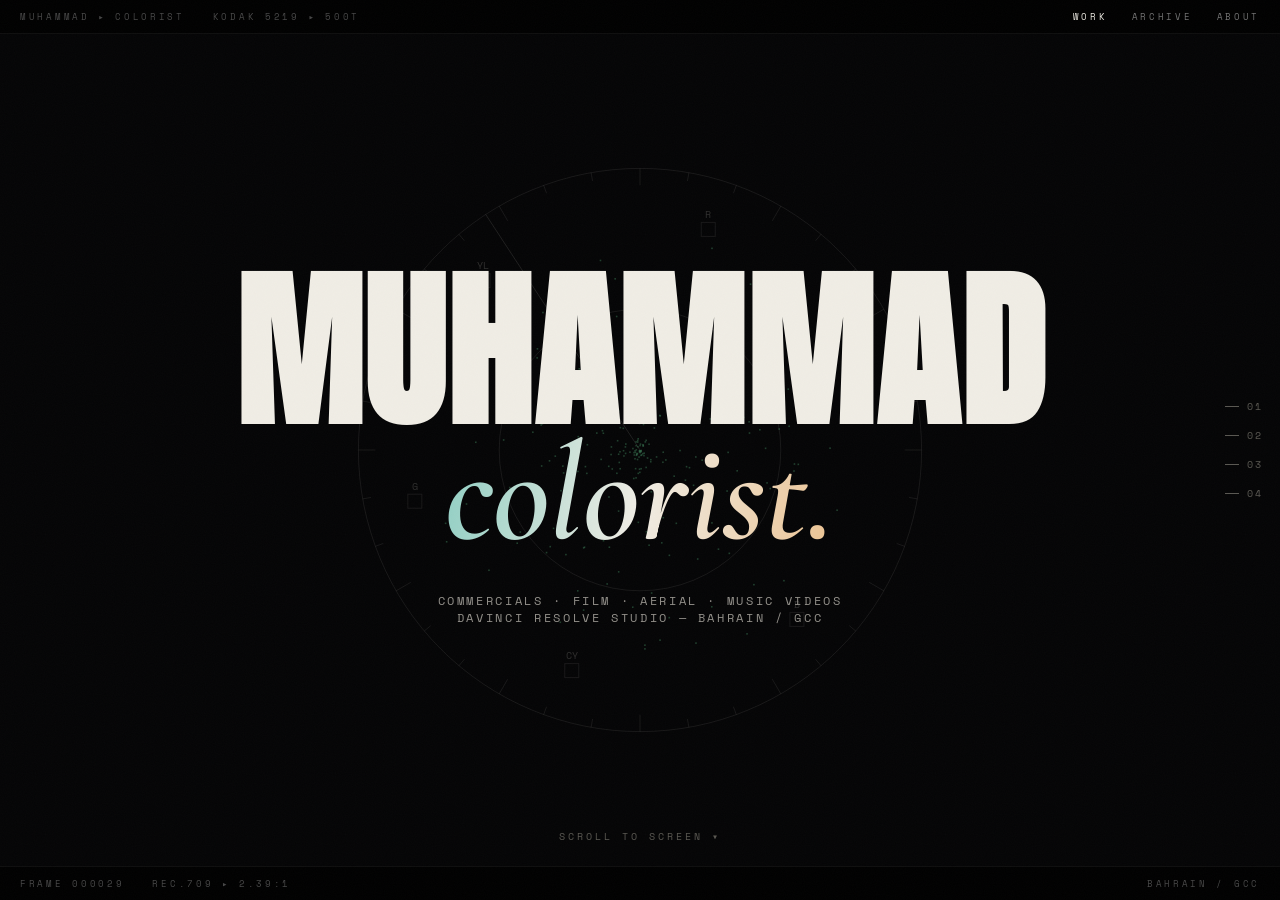
==== index.html @ e9313620 "Add files via upload" ====
<!DOCTYPE html>
<html lang="en">
<head>
<meta charset="UTF-8">
<meta name="viewport" content="width=device-width, initial-scale=1.0">
<title>Muhammad — Colorist</title>
<meta name="description" content="Color grading portfolio — commercials, film, drone and music videos. Based in Bahrain, working across the GCC.">
<link rel="preconnect" href="https://fonts.googleapis.com">
<link rel="preconnect" href="https://fonts.gstatic.com" crossorigin>
<link href="https://fonts.googleapis.com/css2?family=Anton&family=Cormorant+Garamond:ital,wght@1,600&family=Space+Mono:wght@400;700&display=swap" rel="stylesheet">
<link rel="stylesheet" href="style.css">
</head>
<body>

<div class="grain" aria-hidden="true"></div>

<div class="bar top">
  <span class="edge"><span>MUHAMMAD ▸ COLORIST</span><span>KODAK 5219 ▸ 500T</span></span>
  <div class="nav-links">
    <a href="index.html" class="active">Work</a>
    <a href="archive.html">Archive</a>
    <a href="about.html">About</a>
  </div>
</div>

<div class="bar bottom">
  <span class="edge"><span id="frame-count">FRAME 000000</span><span>REC.709 ▸ 2.39:1</span></span>
  <span>BAHRAIN / GCC</span>
</div>

<nav class="reel-index" id="reel-index" aria-label="Project index"></nav>

<div class="cursor" id="cursor" aria-hidden="true"></div>

<main class="stage" id="stage">

  <section class="panel" id="panel-hero">
    <canvas id="scope" aria-hidden="true"></canvas>
    <h1 class="hero-title">Muhammad<span class="it">colorist.</span></h1>
    <p class="hero-sub">Commercials · Film · Aerial · Music Videos<br>DaVinci Resolve Studio — Bahrain / GCC</p>
    <p class="scroll-hint">Scroll to screen ▾</p>
  </section>

  <!-- project panels are rendered here by script from projects.js -->

  <section class="panel" id="panel-outro">
    <h2 class="outro-title">Your footage,<span class="it">graded.</span></h2>
    <a class="archive-link" href="archive.html">View the full archive <span id="archive-count"></span> →</a>
    <!-- EDIT: replace with your real links -->
    <div class="contact-row">
      <a href="mailto:hello@example.com">Email</a>
      <a href="https://wa.me/973XXXXXXXX" target="_blank" rel="noopener">WhatsApp</a>
      <a href="https://instagram.com/yourhandle" target="_blank" rel="noopener">Instagram</a>
      <a href="https://linkedin.com/in/yourprofile" target="_blank" rel="noopener">LinkedIn</a>
    </div>
    <p class="outro-foot">© <span id="year"></span> Muhammad — Colorist, Bahrain · Graded on DaVinci Resolve</p>
  </section>

</main>

<div class="modal" id="modal" role="dialog" aria-modal="true" aria-label="Video player">
  <button class="close" id="modal-close">Close ✕</button>
  <div class="frame" id="modal-frame"></div>
</div>

<script src="projects.js"></script>
<script>
/* ============================================================
   You should not need to edit below this line.
   All content comes from projects.js
   ============================================================ */

document.getElementById("year").textContent = new Date().getFullYear();
const reduced = window.matchMedia("(prefers-reduced-motion: reduce)").matches;

/* Home screening shows featured projects only; the Archive page
   shows everything. If nothing is marked featured, show all. */
const FEATURED = PROJECTS.filter(p => p.featured);
const REEL = FEATURED.length ? FEATURED : PROJECTS;
const ac = document.getElementById("archive-count");
if (ac) ac.textContent = "(" + PROJECTS.length + " projects)";

/* ----- Build project panels ----- */
const stage = document.getElementById("stage");
const outro = document.getElementById("panel-outro");
const reelIndex = document.getElementById("reel-index");

REEL.forEach((p, i) => {
  const n = String(i + 1).padStart(2, "0");
  const sec = document.createElement("section");
  sec.className = "panel project";
  sec.id = "panel-" + n;

  const roomImg = p.afterImage || p.beforeImage || "";
  const meta = [p.category, p.camera, p.software].filter(Boolean).join(" · ");
  const hasSlider = p.beforeImage && p.afterImage;
  const hasStill = !hasSlider && p.afterImage;

  let media = "";
  if (hasSlider) {
    media += `
      <div class="compare" data-cursor="DRAG" role="slider" tabindex="0"
           aria-label="Before and after comparison for ${p.title}"
           aria-valuemin="0" aria-valuemax="100" aria-valuenow="50">
        <img src="${p.beforeImage}" alt="${p.title} — before grade" loading="lazy">
        <div class="after-wrap"><img src="${p.afterImage}" alt="${p.title} — after grade" loading="lazy"></div>
        <span class="tag before">Before</span><span class="tag after">After</span>
        <div class="divider"></div><div class="handle">&#8596;</div>
      </div>`;
  } else if (hasStill) {
    media += `<div class="still"><img src="${p.afterImage}" alt="${p.title} — graded still" loading="lazy"></div>`;
  }

  if (p.vimeoId) {
    if (hasSlider || hasStill) {
      media += `
        <button class="watch" data-cursor="PLAY" data-vimeo="${p.vimeoId}" data-vtitle="${p.title}">
          <svg width="14" height="14" viewBox="0 0 24 24" fill="currentColor"><path d="M8 5v14l11-7z"/></svg>
          Watch — Before / After Cut
        </button>`;
    } else {
      media += `
        <div class="video-solo" data-cursor="PLAY" data-vimeo="${p.vimeoId}" data-vtitle="${p.title}" role="button" tabindex="0" aria-label="Play ${p.title}">
          <div class="ring"><svg width="24" height="24" viewBox="0 0 24 24" fill="currentColor"><path d="M8 5v14l11-7z"/></svg></div>
          <span class="lbl">Watch the film</span>
        </div>`;
    }
  }

  sec.innerHTML = `
    ${roomImg ? `<div class="room" style="background-image:url('${roomImg}')"></div>` : ""}
    <div class="room-dim"></div>
    <div class="p-head">
      <p class="p-num">Reel ${n} / ${String(REEL.length).padStart(2, "0")}</p>
      <h2 class="p-title">${p.title}</h2>
      <p class="p-meta">${meta}</p>
    </div>
    <div class="p-media">${media}</div>
    ${p.notes ? `<p class="p-notes">${p.notes}</p>` : ""}
  `;

  stage.insertBefore(sec, outro);

  const idx = document.createElement("a");
  idx.href = "#panel-" + n;
  idx.textContent = n;
  idx.addEventListener("click", e => {
    e.preventDefault();
    sec.scrollIntoView({ behavior: reduced ? "auto" : "smooth" });
  });
  reelIndex.appendChild(idx);
});

/* ----- Sliders ----- */
document.querySelectorAll(".compare").forEach(box => {
  const afterWrap = box.querySelector(".after-wrap");
  const divider = box.querySelector(".divider");
  const handle = box.querySelector(".handle");
  let pos = 50;
  function setPos(pct) {
    pos = Math.max(0, Math.min(100, pct));
    afterWrap.style.clipPath = `inset(0 0 0 ${pos}%)`;
    divider.style.left = pos + "%";
    handle.style.left = pos + "%";
    box.setAttribute("aria-valuenow", Math.round(pos));
  }
  setPos(50);
  function move(e) {
    const r = box.getBoundingClientRect();
    const x = (e.touches ? e.touches[0].clientX : e.clientX) - r.left;
    setPos((x / r.width) * 100);
  }
  let drag = false;
  box.addEventListener("pointerdown", e => { drag = true; box.setPointerCapture(e.pointerId); move(e); });
  box.addEventListener("pointermove", e => { if (drag) move(e); });
  box.addEventListener("pointerup", () => drag = false);
  box.addEventListener("pointercancel", () => drag = false);
  box.addEventListener("keydown", e => {
    if (e.key === "ArrowLeft") { setPos(pos - 4); e.preventDefault(); }
    if (e.key === "ArrowRight") { setPos(pos + 4); e.preventDefault(); }
  });
});

/* ----- Video modal ----- */
const modal = document.getElementById("modal");
const modalFrame = document.getElementById("modal-frame");
function openVideo(id, title) {
  modalFrame.innerHTML = `<iframe src="https://player.vimeo.com/video/${id}?autoplay=1&title=0&byline=0&portrait=0"
    allow="autoplay; fullscreen; picture-in-picture" allowfullscreen title="${title} — Vimeo"></iframe>`;
  modal.classList.add("open");
}
function closeVideo() { modal.classList.remove("open"); modalFrame.innerHTML = ""; }
document.querySelectorAll("[data-vimeo]").forEach(el => {
  el.addEventListener("click", () => openVideo(el.dataset.vimeo, el.dataset.vtitle));
  el.addEventListener("keydown", e => {
    if ((e.key === "Enter" || e.key === " ") && el.classList.contains("video-solo")) {
      e.preventDefault(); openVideo(el.dataset.vimeo, el.dataset.vtitle);
    }
  });
});
document.getElementById("modal-close").addEventListener("click", closeVideo);
modal.addEventListener("click", e => { if (e.target === modal) closeVideo(); });
document.addEventListener("keydown", e => { if (e.key === "Escape") closeVideo(); });

/* ----- Reel index active state ----- */
const panels = [...document.querySelectorAll(".panel.project")];
const links = [...reelIndex.querySelectorAll("a")];
const io = new IntersectionObserver(entries => {
  entries.forEach(en => {
    const i = panels.indexOf(en.target);
    if (i > -1 && en.isIntersecting) {
      links.forEach(l => l.classList.remove("active"));
      links[i].classList.add("active");
    }
  });
}, { root: stage, threshold: 0.55 });
panels.forEach(p => io.observe(p));

/* ----- Frame counter in bottom bar ----- */
(function () {
  const el = document.getElementById("frame-count");
  if (reduced) return;
  let f = 0;
  setInterval(() => { f++; el.textContent = "FRAME " + String(f).padStart(6, "0"); }, 1000 / 24);
})();

/* ----- Custom cursor ----- */
(function () {
  if (window.matchMedia("(pointer: coarse)").matches) return;
  const c = document.getElementById("cursor");
  let x = -100, y = -100, cx = -100, cy = -100;
  document.addEventListener("pointermove", e => { x = e.clientX; y = e.clientY; });
  function loop() {
    cx += (x - cx) * 0.22; cy += (y - cy) * 0.22;
    c.style.left = cx + "px"; c.style.top = cy + "px";
    requestAnimationFrame(loop);
  }
  loop();
  document.addEventListener("pointerover", e => {
    const t = e.target.closest("[data-cursor]");
    if (t) { c.classList.add("big"); c.textContent = t.dataset.cursor; }
    else { c.classList.remove("big"); c.textContent = ""; }
  });
})();

/* ----- Vectorscope (hero canvas) ----- */
(function () {
  const cv = document.getElementById("scope");
  const ctx = cv.getContext("2d");
  const dpr = Math.min(window.devicePixelRatio || 1, 2);

  function size() {
    const s = cv.getBoundingClientRect().width;
    cv.width = s * dpr; cv.height = s * dpr;
  }
  size();
  window.addEventListener("resize", size);

  const targets = ["R", "MG", "B", "CY", "G", "YL"];
  const pts = Array.from({ length: 260 }, () => ({
    a: Math.random() * Math.PI * 2,
    r: Math.pow(Math.random(), 1.6) * 0.72,
    da: (Math.random() - 0.5) * 0.004,
    dr: (Math.random() - 0.5) * 0.0025
  }));

  function draw(t) {
    const w = cv.width, cx = w / 2, R = w * 0.44;
    ctx.clearRect(0, 0, w, w);
    ctx.strokeStyle = "rgba(240,237,229,0.16)";
    ctx.lineWidth = 1 * dpr;

    ctx.beginPath(); ctx.arc(cx, cx, R, 0, Math.PI * 2); ctx.stroke();
    ctx.beginPath(); ctx.arc(cx, cx, R * 0.5, 0, Math.PI * 2); ctx.stroke();

    for (let i = 0; i < 36; i++) {
      const a = (i / 36) * Math.PI * 2;
      const l = i % 3 === 0 ? 0.94 : 0.97;
      ctx.beginPath();
      ctx.moveTo(cx + Math.cos(a) * R * l, cx + Math.sin(a) * R * l);
      ctx.lineTo(cx + Math.cos(a) * R, cx + Math.sin(a) * R);
      ctx.stroke();
    }

    ctx.font = `${10 * dpr}px "Space Mono", monospace`;
    ctx.fillStyle = "rgba(240,237,229,0.35)";
    ctx.textAlign = "center"; ctx.textBaseline = "middle";
    targets.forEach((lbl, i) => {
      const a = -Math.PI / 2 + (i / 6) * Math.PI * 2 + 0.3;
      const tx = cx + Math.cos(a) * R * 0.82, ty = cx + Math.sin(a) * R * 0.82;
      ctx.strokeRect(tx - 7 * dpr, ty - 7 * dpr, 14 * dpr, 14 * dpr);
      ctx.fillText(lbl, tx, ty - 14 * dpr);
    });

    const sa = -Math.PI / 2 - 0.58;
    ctx.beginPath();
    ctx.moveTo(cx, cx);
    ctx.lineTo(cx + Math.cos(sa) * R, cx + Math.sin(sa) * R);
    ctx.strokeStyle = "rgba(240,237,229,0.22)";
    ctx.stroke();

    ctx.fillStyle = "rgba(110,231,160,0.5)";
    const drift = reduced ? 0 : t * 0.00012;
    pts.forEach(p => {
      if (!reduced) { p.a += p.da; p.r += p.dr; if (p.r < 0.02 || p.r > 0.74) p.dr *= -1; }
      const wob = Math.sin(p.a * 3 + drift * 40) * 0.03;
      const px = cx + Math.cos(p.a + drift) * (p.r + wob) * R;
      const py = cx + Math.sin(p.a + drift) * (p.r + wob) * R;
      ctx.fillRect(px, py, 1.6 * dpr, 1.6 * dpr);
    });

    if (!reduced) requestAnimationFrame(draw);
  }
  requestAnimationFrame(draw);
})();
</script>
</body>
</html>
---- style.css ----
/* ============================================================
   MUHAMMAD — COLORIST PORTFOLIO  v3 "THE SUITE"
   Fullscreen screening-room experience. Letterboxed, scoped,
   each project tints its own room.
   ============================================================ */

:root {
  --bg: #050506;
  --ink: #f0ede5;
  --muted: #93908a;
  --faint: #5a5852;
  --line: rgba(255,255,255,0.09);
  --bar-h: 34px;
  --scope-green: #6ee7a0;
}

* { margin: 0; padding: 0; box-sizing: border-box; }

html, body { height: 100%; }

body {
  background: var(--bg);
  color: var(--ink);
  font-family: -apple-system, BlinkMacSystemFont, "Segoe UI", Roboto, Helvetica, Arial, sans-serif;
  overflow: hidden;
}

a { color: inherit; text-decoration: none; }
img { display: block; max-width: 100%; }

.anton { font-family: "Anton", sans-serif; }
.mono  { font-family: "Space Mono", ui-monospace, monospace; }

/* ---------- Film grain ---------- */

.grain {
  position: fixed; inset: -100px; z-index: 200; pointer-events: none;
  background-image: url("data:image/svg+xml,%3Csvg xmlns='http://www.w3.org/2000/svg' width='300' height='300'%3E%3Cfilter id='n'%3E%3CfeTurbulence type='fractalNoise' baseFrequency='0.9' numOctaves='2'/%3E%3C/filter%3E%3Crect width='100%25' height='100%25' filter='url(%23n)' opacity='0.5'/%3E%3C/svg%3E");
  opacity: 0.05;
  animation: grain 0.5s steps(4) infinite;
}
@keyframes grain {
  0% { transform: translate(0,0); } 25% { transform: translate(-40px,30px); }
  50% { transform: translate(30px,-50px); } 75% { transform: translate(-30px,-20px); }
  100% { transform: translate(0,0); }
}

/* ---------- Letterbox bars with film-edge print ---------- */

.bar {
  position: fixed; left: 0; right: 0; height: var(--bar-h);
  background: #000; z-index: 150;
  display: flex; align-items: center; justify-content: space-between;
  padding: 0 20px;
  font-family: "Space Mono", monospace;
  font-size: 9px; letter-spacing: 0.3em; text-transform: uppercase;
  color: rgba(255,255,255,0.28);
  user-select: none;
}
.bar.top { top: 0; border-bottom: 1px solid rgba(255,255,255,0.06); }
.bar.bottom { bottom: 0; border-top: 1px solid rgba(255,255,255,0.06); }
.bar .edge { display: flex; gap: 28px; overflow: hidden; white-space: nowrap; }
.bar a { color: rgba(255,255,255,0.45); transition: color .2s; letter-spacing: 0.3em; }
.bar a:hover, .bar a.active { color: var(--ink); }
.bar .nav-links { display: flex; gap: 24px; }

/* ---------- Reel index (right edge) ---------- */

.reel-index {
  position: fixed; right: 18px; top: 50%;
  transform: translateY(-50%);
  z-index: 140;
  display: flex; flex-direction: column; gap: 14px;
}
.reel-index a {
  font-family: "Space Mono", monospace;
  font-size: 10px; letter-spacing: 0.15em;
  color: var(--faint);
  display: flex; align-items: center; gap: 8px;
  transition: color .25s;
}
.reel-index a::before {
  content: ""; display: block; width: 14px; height: 1px;
  background: currentColor; transition: width .25s;
}
.reel-index a.active { color: var(--ink); }
.reel-index a.active::before { width: 26px; }

/* ---------- Custom cursor ---------- */

.cursor {
  position: fixed; z-index: 300; pointer-events: none;
  width: 14px; height: 14px; border-radius: 50%;
  background: var(--ink);
  mix-blend-mode: difference;
  transform: translate(-50%, -50%);
  transition: width .25s, height .25s;
  display: flex; align-items: center; justify-content: center;
  font-family: "Space Mono", monospace;
  font-size: 0; letter-spacing: 0.1em; color: #000;
}
.cursor.big { width: 64px; height: 64px; font-size: 10px; }
@media (pointer: coarse) { .cursor { display: none; } }

/* ---------- Scroll stage ---------- */

.stage {
  height: 100vh; height: 100svh;
  overflow-y: auto;
  scroll-snap-type: y mandatory;
  scrollbar-width: none;
}
.stage::-webkit-scrollbar { display: none; }

.panel {
  min-height: 100vh; min-height: 100svh;
  scroll-snap-align: start;
  position: relative;
  display: flex; flex-direction: column;
  align-items: center; justify-content: center;
  padding: calc(var(--bar-h) + 28px) 24px;
  overflow: hidden;
}

/* Each project tints its own room */
.panel .room {
  position: absolute; inset: -60px; z-index: -2;
  background-size: cover; background-position: center;
  filter: blur(70px) saturate(1.4) brightness(0.35);
  transform: scale(1.15);
}
.panel .room-dim {
  position: absolute; inset: 0; z-index: -1;
  background: radial-gradient(ellipse 100% 80% at 50% 45%, rgba(5,5,6,0.25), rgba(5,5,6,0.88));
}

/* ---------- Hero panel ---------- */

#scope {
  position: absolute; z-index: -1;
  width: min(78vmin, 640px); height: min(78vmin, 640px);
  opacity: 0.5;
}

.hero-title {
  font-family: "Anton", sans-serif;
  font-size: clamp(64px, 14vw, 170px);
  line-height: 0.92;
  text-transform: uppercase;
  text-align: center;
  letter-spacing: 0.01em;
}
.hero-title .it {
  font-family: "Cormorant Garamond", Georgia, serif;
  font-style: italic; font-weight: 600;
  text-transform: none; letter-spacing: 0;
  font-size: 0.82em;
  display: block;
  color: transparent;
  background: linear-gradient(100deg, #3fb6a8 5%, #f0ede5 50%, #e8a04c 95%);
  -webkit-background-clip: text; background-clip: text;
  animation: gradein 2.6s cubic-bezier(.2,.7,.2,1) both .4s;
}
@keyframes gradein {
  0% { filter: saturate(0) contrast(.5) brightness(1.6); opacity: .3; }
  100% { filter: none; opacity: 1; }
}

.hero-sub {
  margin-top: 34px;
  font-family: "Space Mono", monospace;
  font-size: 12px; letter-spacing: 0.22em; text-transform: uppercase;
  color: var(--muted); text-align: center;
}

.scroll-hint {
  position: absolute; bottom: calc(var(--bar-h) + 22px);
  font-family: "Space Mono", monospace;
  font-size: 10px; letter-spacing: 0.3em; text-transform: uppercase;
  color: var(--faint);
  animation: bob 2.4s ease-in-out infinite;
}
@keyframes bob { 0%,100% { transform: translateY(0); opacity:.6; } 50% { transform: translateY(8px); opacity:1; } }

/* ---------- Project panels ---------- */

.p-head { text-align: center; margin-bottom: 26px; max-width: 1000px; }

.p-num {
  font-family: "Space Mono", monospace;
  font-size: 11px; letter-spacing: 0.35em; text-transform: uppercase;
  color: var(--muted); margin-bottom: 10px;
}

.p-title {
  font-family: "Anton", sans-serif;
  font-size: clamp(34px, 6.5vw, 76px);
  line-height: 0.98; text-transform: uppercase;
  transition: text-shadow .25s;
}
.p-title:hover { text-shadow: -3px 0 rgba(226,72,74,.5), 3px 0 rgba(63,143,221,.5); }

.p-meta {
  margin-top: 12px;
  font-family: "Space Mono", monospace;
  font-size: 11px; letter-spacing: 0.14em; text-transform: uppercase;
  color: var(--muted);
}

.p-media { width: min(92vw, 900px); }

.p-notes {
  margin-top: 20px;
  font-size: 14px; line-height: 1.65;
  color: var(--muted);
  max-width: 560px; text-align: center;
}

/* ---------- Before / After slider ---------- */

.compare {
  position: relative;
  aspect-ratio: 16 / 9;
  max-height: 56vh;
  margin: 0 auto;
  overflow: hidden;
  border-radius: 10px;
  background: #101012;
  user-select: none; -webkit-user-select: none;
  touch-action: pan-y;
  cursor: none;
  box-shadow: 0 30px 80px rgba(0,0,0,0.55);
}
@media (pointer: coarse) { .compare { cursor: ew-resize; } }
.compare img {
  position: absolute; inset: 0; width: 100%; height: 100%;
  object-fit: cover; pointer-events: none;
}
.compare .after-wrap { position: absolute; inset: 0; overflow: hidden; pointer-events: none; }
.compare .divider {
  position: absolute; top: 0; bottom: 0; width: 2px;
  background: var(--ink); pointer-events: none;
  box-shadow: 0 0 16px rgba(0,0,0,.8);
}
.compare .handle {
  position: absolute; top: 50%;
  transform: translate(-50%,-50%);
  width: 44px; height: 44px; border-radius: 50%;
  background: var(--ink); color: #000;
  display: flex; align-items: center; justify-content: center;
  font-size: 14px; pointer-events: none;
  box-shadow: 0 2px 18px rgba(0,0,0,.6);
}
.compare .tag {
  position: absolute; top: 14px;
  font-family: "Space Mono", monospace;
  font-size: 10px; letter-spacing: 0.16em; text-transform: uppercase;
  padding: 5px 11px; border-radius: 999px;
  background: rgba(0,0,0,0.6); color: rgba(255,255,255,0.85);
  pointer-events: none;
}
.compare .tag.before { left: 14px; }
.compare .tag.after { right: 14px; }

/* ---------- Single still ---------- */

.still {
  aspect-ratio: 16/9; max-height: 56vh; margin: 0 auto;
  border-radius: 10px; overflow: hidden; background: #101012;
  box-shadow: 0 30px 80px rgba(0,0,0,0.55);
}
.still img { width: 100%; height: 100%; object-fit: cover; }

/* ---------- Play button / video ---------- */

.watch {
  margin: 22px auto 0; display: flex;
  align-items: center; gap: 14px;
  background: none; border: 1px solid var(--line);
  border-radius: 999px; padding: 12px 26px;
  color: var(--muted);
  font-family: "Space Mono", monospace;
  font-size: 11px; letter-spacing: 0.2em; text-transform: uppercase;
  cursor: none; transition: color .2s, border-color .2s;
}
@media (pointer: coarse) { .watch { cursor: pointer; } }
.watch:hover { color: var(--ink); border-color: rgba(255,255,255,.35); }
.watch svg { flex-shrink: 0; }

.video-solo {
  width: min(92vw, 900px);
  aspect-ratio: 16/9; max-height: 56vh; margin: 0 auto;
  border-radius: 10px; border: 1px solid var(--line);
  background: rgba(0,0,0,0.4);
  display: flex; flex-direction: column;
  align-items: center; justify-content: center; gap: 16px;
  cursor: none; transition: background .25s;
  box-shadow: 0 30px 80px rgba(0,0,0,0.5);
}
@media (pointer: coarse) { .video-solo { cursor: pointer; } }
.video-solo:hover { background: rgba(0,0,0,0.55); }
.video-solo .ring {
  width: 76px; height: 76px; border-radius: 50%;
  border: 1px solid rgba(255,255,255,.35);
  display: flex; align-items: center; justify-content: center;
  transition: transform .25s;
}
.video-solo:hover .ring { transform: scale(1.08); }
.video-solo .lbl {
  font-family: "Space Mono", monospace;
  font-size: 11px; letter-spacing: 0.2em; text-transform: uppercase;
  color: var(--muted);
}

/* ---------- Video modal ---------- */

.modal {
  position: fixed; inset: 0; z-index: 400;
  background: rgba(0,0,0,0.92);
  display: none;
  align-items: center; justify-content: center;
  padding: 5vmin;
}
.modal.open { display: flex; }
.modal .frame {
  width: min(90vw, 1100px); aspect-ratio: 16/9;
  background: #000; border-radius: 8px; overflow: hidden;
}
.modal iframe { width: 100%; height: 100%; border: 0; }
.modal .close {
  position: absolute; top: calc(var(--bar-h) + 16px); right: 24px;
  background: none; border: 1px solid rgba(255,255,255,.3);
  border-radius: 999px; padding: 9px 20px;
  color: var(--ink);
  font-family: "Space Mono", monospace;
  font-size: 11px; letter-spacing: 0.2em; text-transform: uppercase;
  cursor: pointer; transition: border-color .2s;
}
.modal .close:hover { border-color: var(--ink); }

/* ---------- Outro / contact panel ---------- */

.outro-title {
  font-family: "Anton", sans-serif;
  font-size: clamp(44px, 9vw, 110px);
  line-height: .95; text-transform: uppercase; text-align: center;
}
.outro-title .it {
  font-family: "Cormorant Garamond", Georgia, serif;
  font-style: italic; font-weight: 600; text-transform: none;
  font-size: .85em; display: block;
  color: transparent;
  background: linear-gradient(100deg, #3fb6a8 5%, #f0ede5 50%, #e8a04c 95%);
  -webkit-background-clip: text; background-clip: text;
}
.contact-row {
  margin-top: 44px;
  display: flex; flex-wrap: wrap; gap: 12px; justify-content: center;
}
.contact-row a {
  border: 1px solid var(--line); border-radius: 999px;
  padding: 13px 26px;
  font-family: "Space Mono", monospace;
  font-size: 11px; letter-spacing: 0.18em; text-transform: uppercase;
  color: var(--muted);
  transition: color .2s, border-color .2s, transform .2s;
}
.contact-row a:hover { color: var(--ink); border-color: rgba(255,255,255,.35); transform: translateY(-2px); }
.outro-foot {
  margin-top: 50px;
  font-family: "Space Mono", monospace;
  font-size: 10px; letter-spacing: 0.25em; text-transform: uppercase;
  color: var(--faint); text-align: center;
}

/* ---------- Reduced motion & mobile ---------- */

@media (prefers-reduced-motion: reduce) {
  .grain, .scroll-hint { animation: none; }
  .hero-title .it, .outro-title .it { animation: none; filter: none; }
  .stage { scroll-snap-type: y proximity; }
}

@media (max-width: 640px) {
  :root { --bar-h: 26px; }
  .bar { font-size: 8px; letter-spacing: 0.18em; padding: 0 12px; }
  .bar .edge span:nth-child(n+2) { display: none; }
  .reel-index { display: none; }
  .stage { scroll-snap-type: y proximity; }
  .compare, .still { max-height: 40vh; }
}


/* ---------- Archive link (outro) ---------- */

.archive-link {
  margin-top: 40px;
  font-family: "Space Mono", monospace;
  font-size: 12px; letter-spacing: 0.2em; text-transform: uppercase;
  color: var(--muted);
  border-bottom: 1px solid var(--line);
  padding-bottom: 4px;
  transition: color .2s, border-color .2s;
}
.archive-link:hover { color: var(--ink); border-color: var(--ink); }
.archive-link span { color: var(--faint); }

/* ---------- Archive page ---------- */

.archive-wrap {
  max-width: 1100px; margin: 0 auto;
  padding: calc(var(--bar-h) + 64px) 24px calc(var(--bar-h) + 80px);
}
.archive-wrap h1 {
  font-family: "Anton", sans-serif;
  font-size: clamp(40px, 8vw, 84px);
  line-height: .95; text-transform: uppercase;
}
.archive-wrap .count {
  margin-top: 10px;
  font-family: "Space Mono", monospace;
  font-size: 11px; letter-spacing: 0.25em; text-transform: uppercase;
  color: var(--faint);
}

.archive-filters { display: flex; flex-wrap: wrap; gap: 10px; margin: 34px 0 40px; }
.archive-filters button {
  font-family: "Space Mono", monospace;
  font-size: 11px; letter-spacing: 0.12em; text-transform: uppercase;
  color: var(--muted); background: none;
  border: 1px solid var(--line); border-radius: 999px;
  padding: 9px 20px; cursor: pointer;
  transition: color .2s, border-color .2s, background .2s;
}
.archive-filters button:hover { color: var(--ink); border-color: rgba(255,255,255,.3); }
.archive-filters button.active { color: #000; background: var(--ink); border-color: var(--ink); }

.archive-grid {
  display: grid;
  grid-template-columns: repeat(auto-fill, minmax(280px, 1fr));
  gap: 26px;
}
.tile { cursor: pointer; }
.tile .thumb {
  position: relative;
  aspect-ratio: 16/9; border-radius: 8px; overflow: hidden;
  background: #101012; border: 1px solid var(--line);
}
.tile .thumb img {
  width: 100%; height: 100%; object-fit: cover;
  transition: transform .6s cubic-bezier(.2,.7,.2,1), filter .6s;
  filter: saturate(.85);
}
.tile:hover .thumb img { transform: scale(1.04); filter: saturate(1.15); }
.tile .thumb .vid-ph {
  position: absolute; inset: 0;
  display: flex; align-items: center; justify-content: center;
  color: var(--muted);
}
.tile .thumb .badge {
  position: absolute; top: 10px; left: 10px;
  font-family: "Space Mono", monospace;
  font-size: 9px; letter-spacing: 0.18em; text-transform: uppercase;
  padding: 4px 10px; border-radius: 999px;
  background: rgba(0,0,0,0.6); color: rgba(255,255,255,0.8);
}
.tile .t-title {
  margin-top: 12px;
  font-family: "Anton", sans-serif;
  font-size: 18px; letter-spacing: .02em; text-transform: uppercase;
  transition: text-shadow .25s;
}
.tile:hover .t-title { text-shadow: -2px 0 rgba(226,72,74,.5), 2px 0 rgba(63,143,221,.5); }
.tile .t-meta {
  margin-top: 4px;
  font-family: "Space Mono", monospace;
  font-size: 10px; letter-spacing: 0.14em; text-transform: uppercase;
  color: var(--faint);
}

/* ---------- Archive fullscreen viewer ---------- */

.viewer {
  position: fixed; inset: 0; z-index: 350;
  background: var(--bg);
  display: none;
  overflow-y: auto;
}
.viewer.open { display: block; }
.viewer .v-room {
  position: fixed; inset: -60px; z-index: 0;
  background-size: cover; background-position: center;
  filter: blur(70px) saturate(1.4) brightness(0.3);
  transform: scale(1.15);
}
.viewer .v-dim {
  position: fixed; inset: 0; z-index: 1;
  background: radial-gradient(ellipse 100% 80% at 50% 45%, rgba(5,5,6,0.3), rgba(5,5,6,0.9));
}
.viewer .v-content {
  position: relative; z-index: 2;
  min-height: 100vh; min-height: 100svh;
  display: flex; flex-direction: column;
  align-items: center; justify-content: center;
  padding: calc(var(--bar-h) + 60px) 24px calc(var(--bar-h) + 60px);
}
.viewer .v-close {
  position: fixed; top: calc(var(--bar-h) + 16px); right: 24px; z-index: 3;
  background: rgba(0,0,0,.4); border: 1px solid rgba(255,255,255,.3);
  border-radius: 999px; padding: 9px 20px;
  color: var(--ink);
  font-family: "Space Mono", monospace;
  font-size: 11px; letter-spacing: 0.2em; text-transform: uppercase;
  cursor: pointer; transition: border-color .2s;
}
.viewer .v-close:hover { border-color: var(--ink); }
.viewer .v-nav {
  position: fixed; bottom: calc(var(--bar-h) + 16px); z-index: 3;
  display: flex; gap: 10px;
  left: 50%; transform: translateX(-50%);
}
.viewer .v-nav button {
  background: rgba(0,0,0,.4); border: 1px solid rgba(255,255,255,.25);
  border-radius: 999px; padding: 10px 22px;
  color: var(--muted);
  font-family: "Space Mono", monospace;
  font-size: 11px; letter-spacing: 0.16em; text-transform: uppercase;
  cursor: pointer; transition: color .2s, border-color .2s;
}
.viewer .v-nav button:hover:not(:disabled) { color: var(--ink); border-color: rgba(255,255,255,.5); }
.viewer .v-nav button:disabled { opacity: .35; cursor: default; }
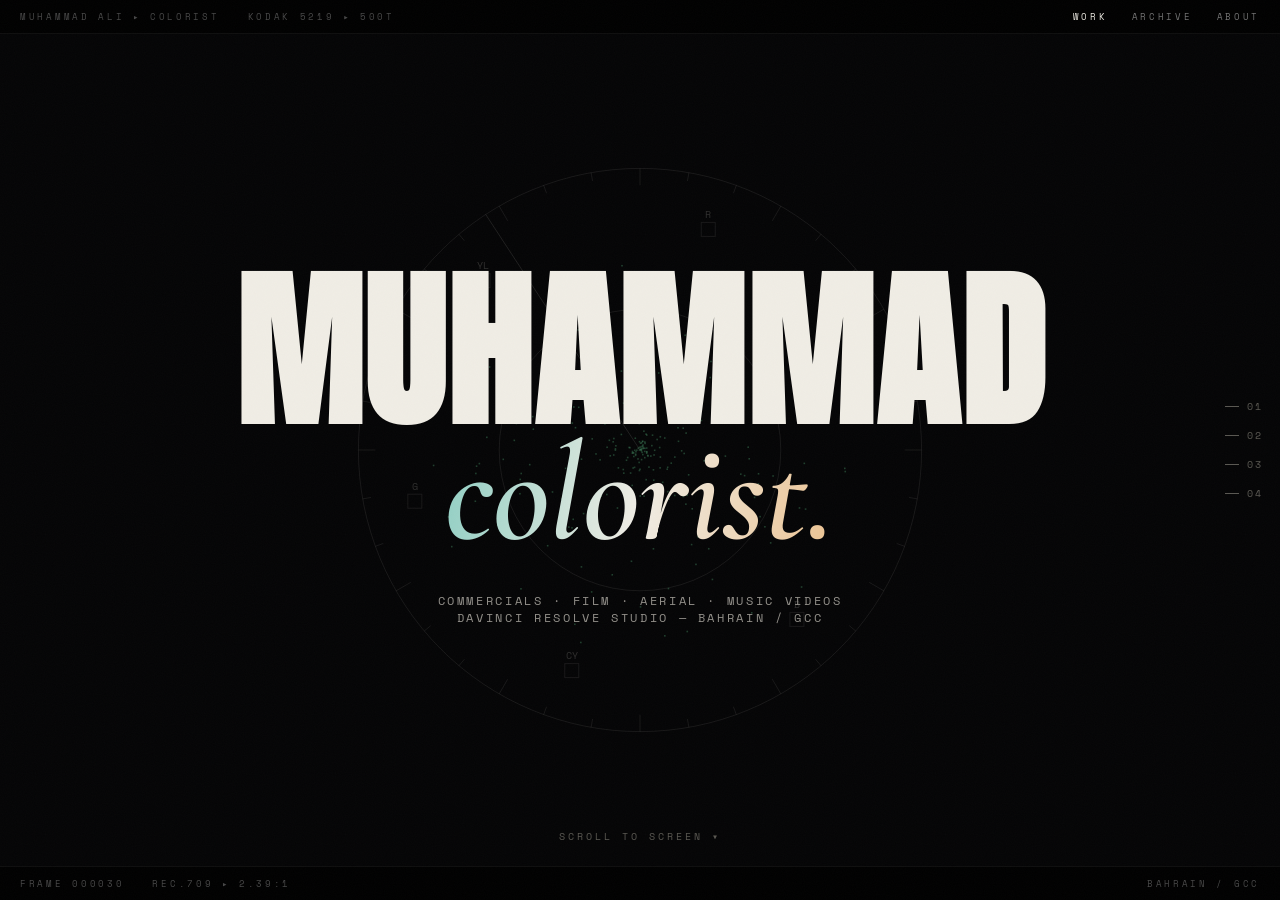
==== commit fc30e49a: "Update portfolio name and website files" ====
--- a/index.html
+++ b/index.html
@@ -15,7 +15,7 @@
 <div class="grain" aria-hidden="true"></div>
 
 <div class="bar top">
-  <span class="edge"><span>MUHAMMAD ▸ COLORIST</span><span>KODAK 5219 ▸ 500T</span></span>
+  <span class="edge"><span>MUHAMMAD ALI ▸ COLORIST</span><span>KODAK 5219 ▸ 500T</span></span>
   <div class="nav-links">
     <a href="index.html" class="active">Work</a>
     <a href="archive.html">Archive</a>
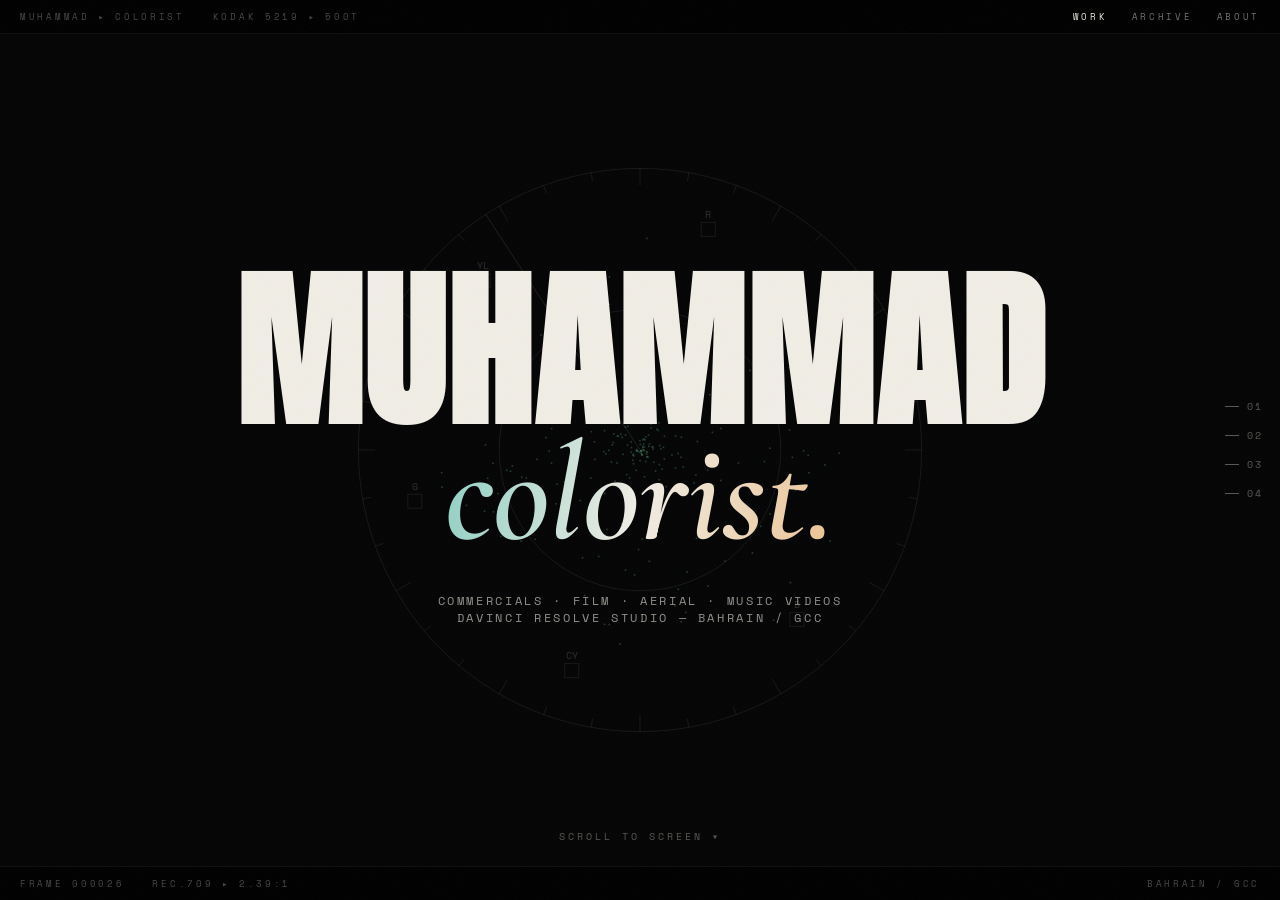
==== commit f2f4c76a: "Update index.html" ====
--- a/index.html
+++ b/index.html
@@ -15,7 +15,7 @@
 <div class="grain" aria-hidden="true"></div>
 
 <div class="bar top">
-  <span class="edge"><span>MUHAMMAD ALI ▸ COLORIST</span><span>KODAK 5219 ▸ 500T</span></span>
+  <span class="edge"><span>MUHAMMAD ▸ COLORIST</span><span>KODAK 5219 ▸ 500T</span></span>
   <div class="nav-links">
     <a href="index.html" class="active">Work</a>
     <a href="archive.html">Archive</a>
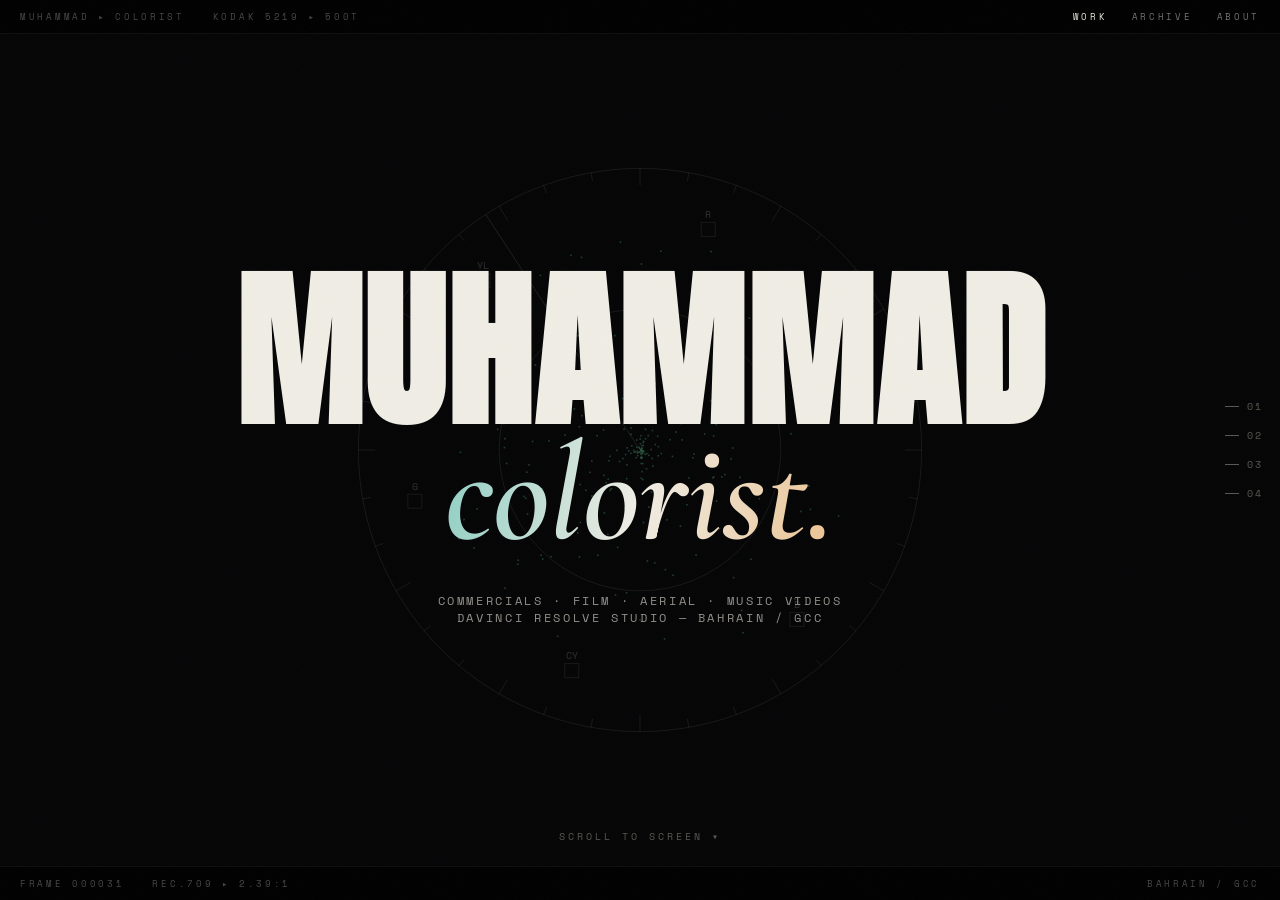
==== commit c1948e06: "Update index.html" ====
--- a/index.html
+++ b/index.html
@@ -47,12 +47,12 @@
     <h2 class="outro-title">Your footage,<span class="it">graded.</span></h2>
     <a class="archive-link" href="archive.html">View the full archive <span id="archive-count"></span> →</a>
     <!-- EDIT: replace with your real links -->
-    <div class="contact-row">
-      <a href="mailto:hello@example.com">Email</a>
-      <a href="https://wa.me/973XXXXXXXX" target="_blank" rel="noopener">WhatsApp</a>
-      <a href="https://instagram.com/yourhandle" target="_blank" rel="noopener">Instagram</a>
-      <a href="https://linkedin.com/in/yourprofile" target="_blank" rel="noopener">LinkedIn</a>
-    </div>
+<div class="contact-row">
+  <a href="mailto:contactblurblop@gmail.com">Email</a>
+  <a href="https://wa.me/97335499815" target="_blank" rel="noopener">WhatsApp</a>
+  <a href="https://instagram.com/blurblop" target="_blank" rel="noopener">Instagram</a>
+  <a href="https://www.linkedin.com/in/muhammad-ali-27638b3b/" target="_blank" rel="noopener">LinkedIn</a>
+</div>
     <p class="outro-foot">© <span id="year"></span> Muhammad — Colorist, Bahrain · Graded on DaVinci Resolve</p>
   </section>
 
